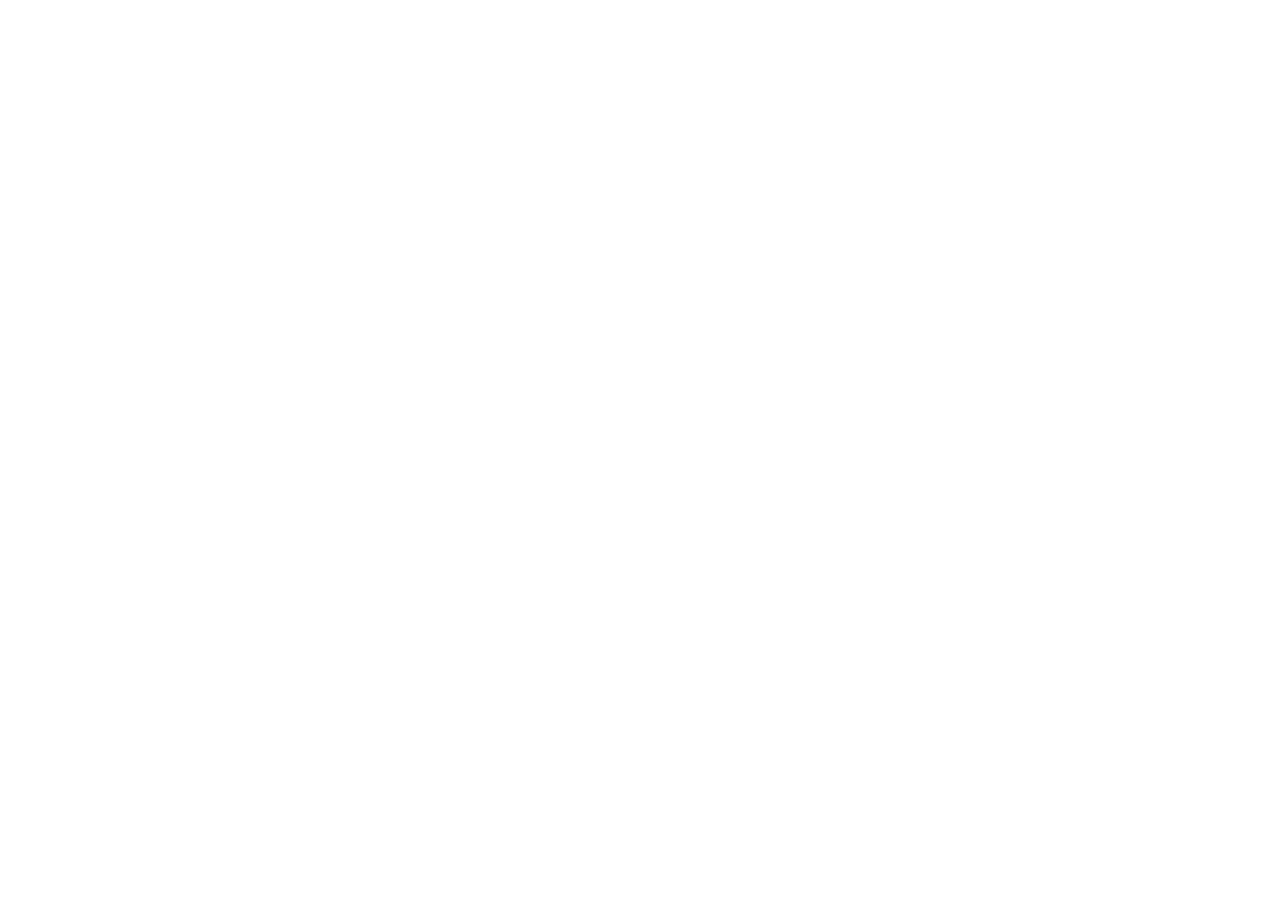
==== week1/index.html @ b11a5bb5 "Fixed the structure of my repo" ====
<!doctype html>

<html lang="en">
<head>
  <meta charset="utf-8">

  <title>CSS To The Rescue</title>
  <meta name="description" content="CTTR">
  <meta name="author" content="Rooyyke">

  <link rel="stylesheet" href="./public/css/stylesheet.css">

</head>

<body>

</body>
</html>
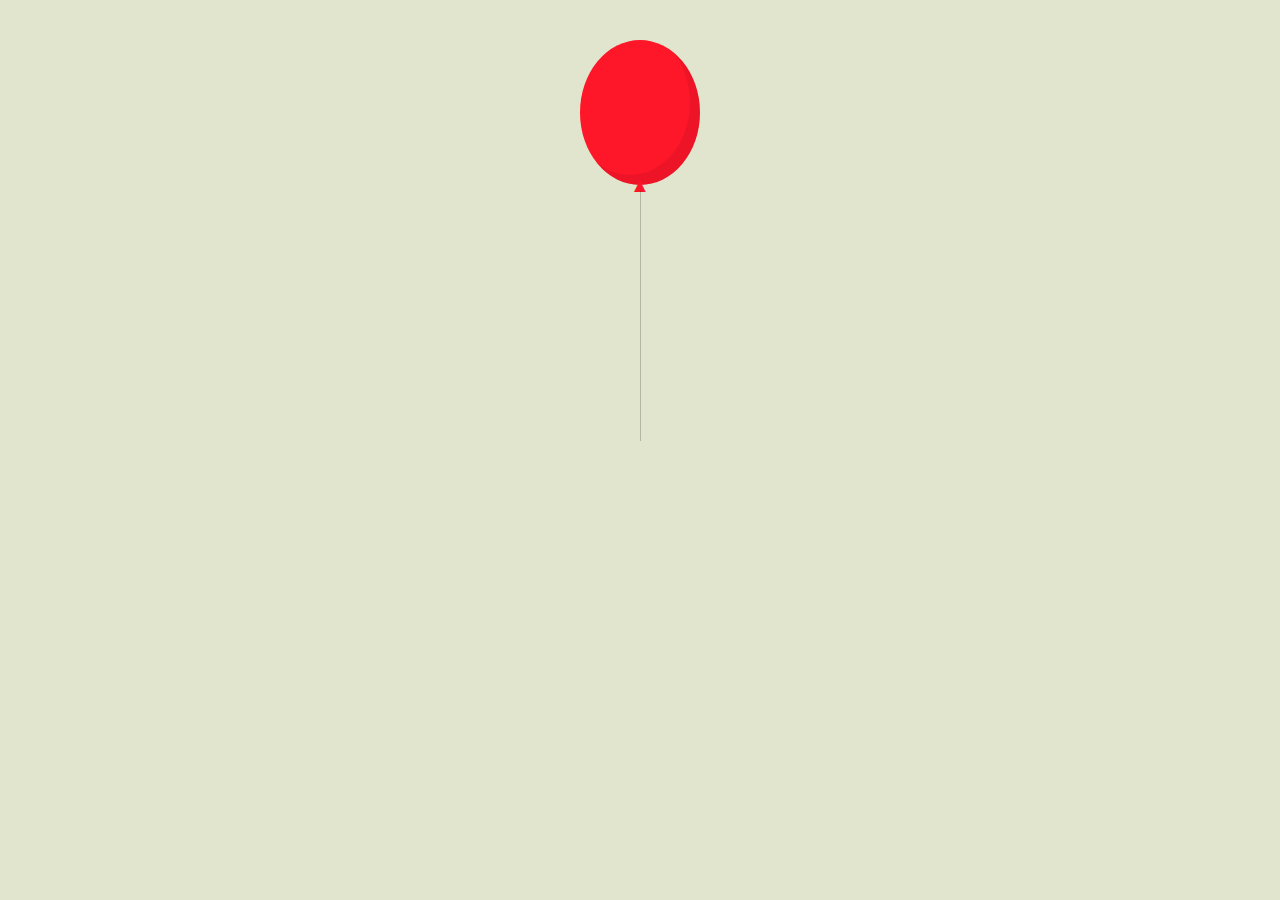
==== commit fb2a882a: "balloon is animated" ====
--- a/week1/index.html
+++ b/week1/index.html
@@ -2,17 +2,33 @@
 
 <html lang="en">
 <head>
-  <meta charset="utf-8">
+		<meta charset="utf-8">
 
-  <title>CSS To The Rescue</title>
-  <meta name="description" content="CTTR">
-  <meta name="author" content="Rooyyke">
+		<title>CSS To The Rescue</title>
+		<meta name="description" content="CTTR">
+		<meta name="author" content="Rooyyke">
 
-  <link rel="stylesheet" href="./public/css/stylesheet.css">
+		<link rel="stylesheet" href="./public/css/stylesheet.css">
 
 </head>
 
 <body>
+	<!-- Balloon with line -->
+		<div></div>
+	<!-- Floating clouds -->
+		<div></div>
+				<main>
+
+					<h1></h1>
+
+					<article>
+						<section>
+							<p></p>
+						</section>
+					</article>
+
+				</main>
+
 
 </body>
 </html>--- a/week1/public/css/stylesheet.css
+++ b/week1/public/css/stylesheet.css
@@ -0,0 +1,57 @@
+body {
+    margin: 20px;
+    background: rgb(225, 229, 205);
+    text-align: center;
+}
+
+/* Creating and animating the balloon */
+
+div:nth-of-type(1) {
+    display:inline-block;
+    width:120px;
+    height:145px;
+    background:rgb(254, 22, 41);
+    border-radius:80%;
+    position:relative;
+    box-shadow:inset -10px -10px 0 rgba(0,0,0,0.07);
+    margin:20px 30px;
+    transition:transform 0.5s ease;
+    z-index:10;
+    animation:balloons 4s ease-in-out infinite;
+    transform-origin: bottom center;
+}
+
+@keyframes balloons {
+    0%,100%{ transform:translateY(0) rotate(-4deg); }
+    50%{ transform:translateY(-25px) rotate(4deg); }
+}
+
+div:nth-of-type(1):before {
+    content: "▲";
+    font-size: 20px;
+    color: rgb(254, 22, 41);
+    display: block;
+    text-align: center;
+    width: 100%;
+    position: absolute;
+    bottom: -12px;
+    z-index: -100;
+}
+
+div:nth-of-type(1):after {
+    display:inline-block; 
+    top:151px;
+    position:absolute;
+    height:250px;
+    width:1px;
+    margin:0 auto;
+    content:"";
+    background:rgba(0,0,0,0.2); 
+}
+
+/* Creating and animating the Clouds */
+
+div:nth-of-type(2) {
+    position: absolute;
+    
+}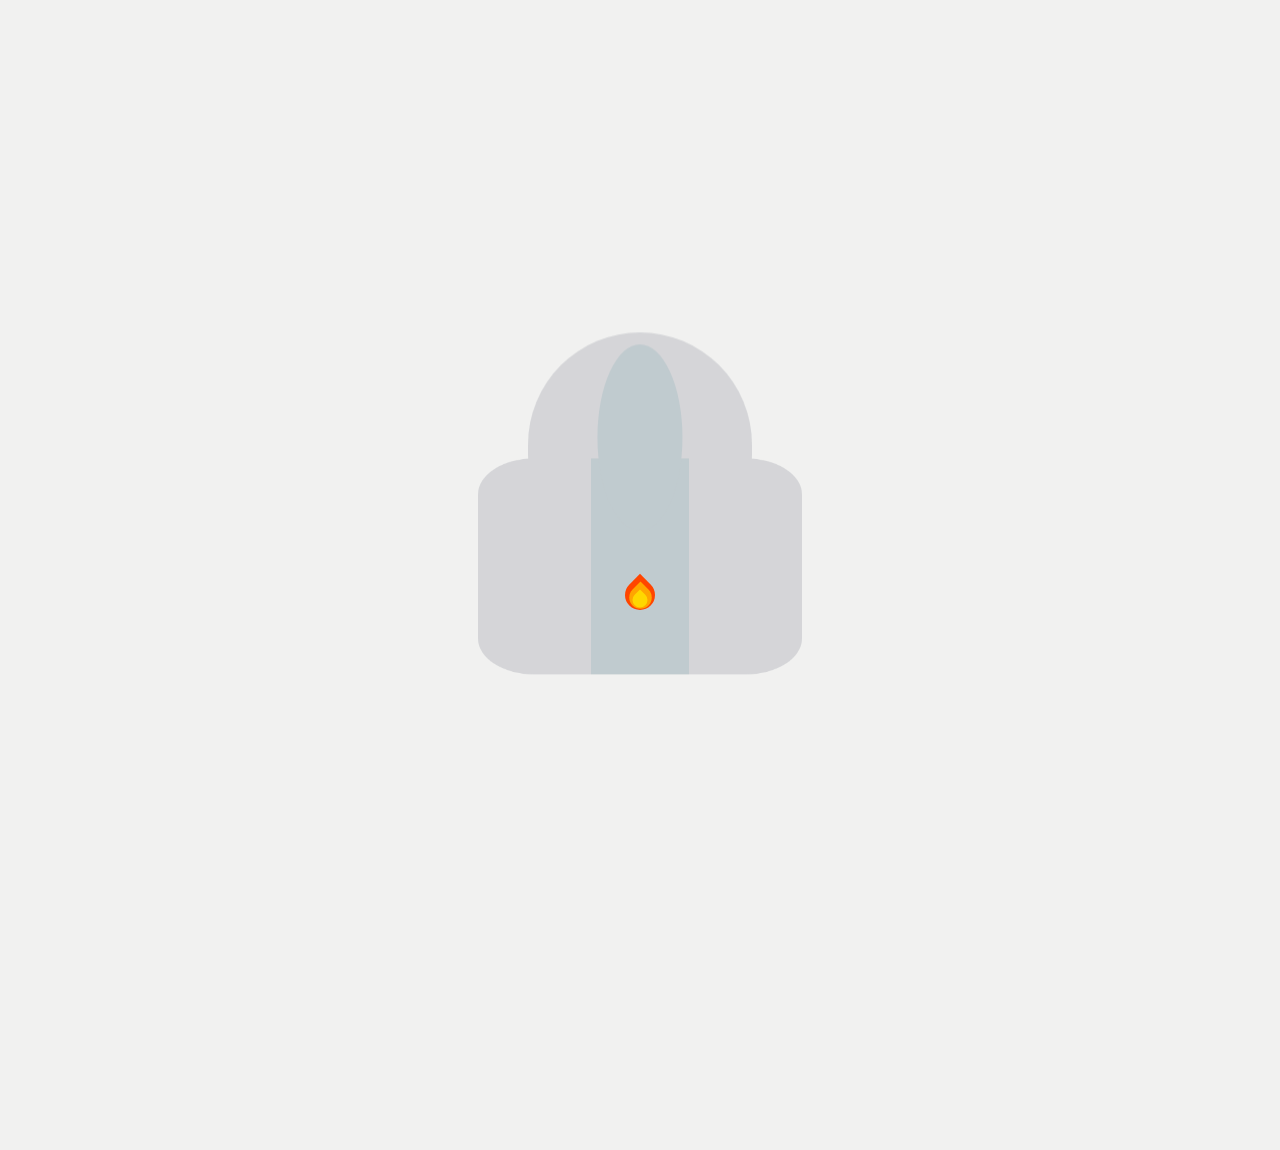
==== commit 27cdbefd: "Changed the balloon in a lantern/wish balloon" ====
--- a/week1/index.html
+++ b/week1/index.html
@@ -14,7 +14,17 @@
 
 <body>
 	<!-- Balloon with line -->
+	<section>
+		 <!-- Balloon -->
 		<div></div>
+	</section>
+
+	<section>
+		<div class="red flame"></div>
+		<div class="orange flame"></div>
+		<div class="yellow flame"></div>
+	</section>
+		
 	<!-- Floating clouds -->
 		<div></div>
 				<main>
--- a/week1/public/css/stylesheet.css
+++ b/week1/public/css/stylesheet.css
@@ -1,53 +1,141 @@
+:root {
+    --color-bg: #f1f1f0;
+    --color-balloon: #C3C4C9;
+    --color-balloon-inside: #A1B2B9;
+    --size-balloon: 14rem;
+    --animation-speed: 3s;
+}
+
 body {
     margin: 20px;
-    background: rgb(225, 229, 205);
+    background: var(--color-bg);
     text-align: center;
+    overflow: hidden
 }
 
 /* Creating and animating the balloon */
 
-div:nth-of-type(1) {
-    display:inline-block;
-    width:120px;
-    height:145px;
-    background:rgb(254, 22, 41);
-    border-radius:80%;
-    position:relative;
-    box-shadow:inset -10px -10px 0 rgba(0,0,0,0.07);
-    margin:20px 30px;
-    transition:transform 0.5s ease;
-    z-index:10;
-    animation:balloons 4s ease-in-out infinite;
-    transform-origin: bottom center;
+section:first-of-type {
+    opacity: 0.6;
+    display: block;
+    position: absolute;
+    z-index: 4;
+    top: 50%;
+    left: 50%;
+    transform: translate(-50%, -50%);
+    animation: balloonBounce var(--animation-speed) infinite;
+    perspective-origin: 50% 100%;
+    perspective: calc(var(--size-balloon) * .5);
+}
+section:first-of-type > div {
+    position: relative;
+    display: block;
+    width: var(--size-balloon);
+    height: calc(var(--size-balloon) * 1.050);
+    background: var(--color-balloon);
+    border-radius: var(--size-balloon);
 }
 
-@keyframes balloons {
-    0%,100%{ transform:translateY(0) rotate(-4deg); }
-    50%{ transform:translateY(-25px) rotate(4deg); }
+section:first-of-type > div::before, ::after {
+    position: absolute;
+    display: block;
+    content: '';
 }
 
-div:nth-of-type(1):before {
-    content: "▲";
-    font-size: 20px;
-    color: rgb(254, 22, 41);
-    display: block;
-    text-align: center;
-    width: 100%;
-    position: absolute;
-    bottom: -12px;
-    z-index: -100;
+section:first-of-type > div::after {
+    top: 5%;
+    left: 50%;
+    width: 38%;
+    height: 79%;
+    background-color: var(--color-balloon-inside);
+    transform: translateX(-50%);
+    border-radius: 50%;
 }
 
-div:nth-of-type(1):after {
-    display:inline-block; 
-    top:151px;
+section:first-of-type > div::before {
+    top: 28%;
+    left: -22.2%;
+    width: calc(var(--size-balloon) + 100px);
+    height: calc(var(--size-balloon) * 1.5);
+    border-radius: calc(var(--size-balloon) / 4);
+    background: linear-gradient(
+    to right,
+    var(--color-balloon) 0%,
+    var(--color-balloon) 35%,
+    var(--color-balloon-inside) 35%,
+    var(--color-balloon-inside) 65%,
+    var(--color-balloon) 50%,
+    var(--color-balloon) 100%
+    );
+    transform: translateZ(calc(var(--size-balloon) * -.80)) rotateX(-50deg);
+}
+
+@keyframes balloonBounce {
+    0% {
+      transform: translate(-50%, -50%)
+    }
+    50% {
+      transform: translate(-50%, -60%)
+    }
+    100% {
+      transform: translate(-50%, -50%)
+    }
+}
+
+/* Lights inside the wish balloon */
+
+section:nth-of-type(2){
+    margin: 545px auto;
+    width: 60px;
+    height: 60px;
+    position:relative;
+    z-index: 5;
+    transform-origin:center bottom;
+    animation: flicker 3ms ease-in infinite alternate,
+               balloonBounce 3s infinite;
+  }
+  
+  .flame{
     position:absolute;
-    height:250px;
-    width:1px;
-    margin:0 auto;
-    content:"";
-    background:rgba(0,0,0,0.2); 
-}
+    border-bottom-right-radius: 50%;
+    border-bottom-left-radius: 50%;
+    border-top-left-radius: 50%;
+    bottom: 0;
+  }
+  
+  .yellow{
+    left: 25px; 
+    width: 10px;
+    height: 10px;
+    transform:rotate(-45deg) scale(1.5,1.5);
+    background:gold;
+  }
+  
+  .orange{
+    left: 22.5px; 
+    width: 15px;
+    height: 15px;
+    transform:rotate(-45deg) scale(1.5,1.5);
+    background:orange;
+  }
+  
+  .red{
+    left: 20px; 
+    width: 20px;
+    height: 20px;
+    transform:rotate(-45deg) scale(1.5,1.5);
+    background:OrangeRed;
+  }
+  
+  @keyframes flicker{
+    0%   {transform: rotate(-1deg);}
+    20%  {transform: rotate(1deg);}
+    40%  {transform: rotate(-1deg);}
+    60%  {transform: rotate(1deg) scaleY(1.04);}
+    80%  {transform: rotate(-2deg) scaleY(0.92);}
+    100% {transform: rotate(1deg);}
+  }
+
 
 /* Creating and animating the Clouds */
 
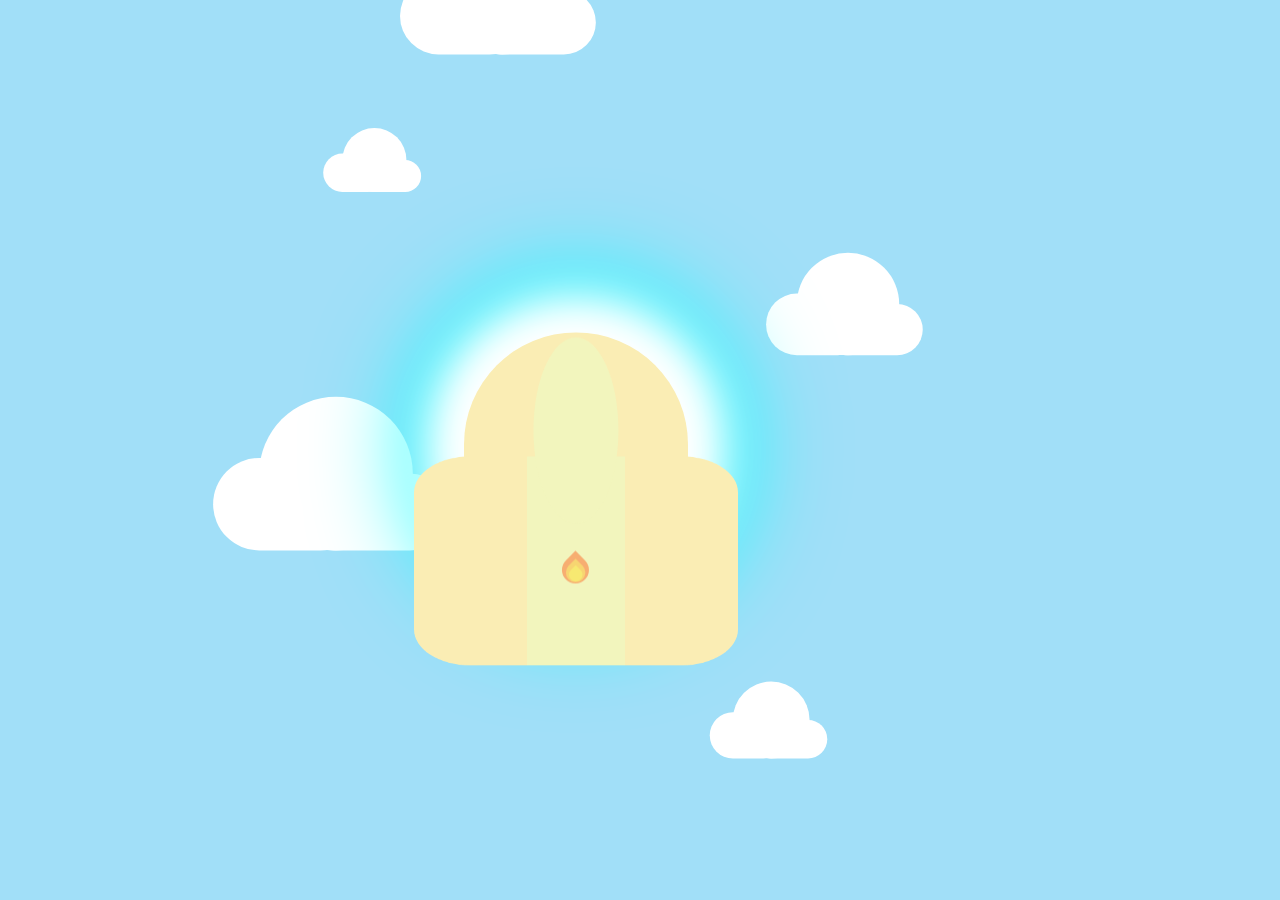
==== commit 59213bc2: "fixed a flying balloon" ====
--- a/week1/index.html
+++ b/week1/index.html
@@ -13,31 +13,31 @@
 </head>
 
 <body>
+	<!-- Floating clouds -->
+	<section>
+		<div></div>
+		<div></div>
+		<div></div>
+		<div></div>
+		<div></div>
+	</section>
+
 	<!-- Balloon with line -->
 	<section>
 		 <!-- Balloon -->
 		<div></div>
+		<!-- Lights -->
+		<article>
+			<div class="red flame"></div>
+			<div class="orange flame"></div>
+			<div class="yellow flame"></div>
+		</article>
 	</section>
 
-	<section>
-		<div class="red flame"></div>
-		<div class="orange flame"></div>
-		<div class="yellow flame"></div>
-	</section>
-		
-	<!-- Floating clouds -->
-		<div></div>
-				<main>
+	<main>
 
-					<h1></h1>
 
-					<article>
-						<section>
-							<p></p>
-						</section>
-					</article>
-
-				</main>
+	</main>
 
 
 </body>
--- a/week1/public/css/stylesheet.css
+++ b/week1/public/css/stylesheet.css
@@ -1,34 +1,105 @@
 :root {
-    --color-bg: #f1f1f0;
-    --color-balloon: #C3C4C9;
-    --color-balloon-inside: #A1B2B9;
+    --color-bg: #A1DFF8;
+    --color-balloon: #FAEDB4;
+    --color-balloon-inside: #F2F5BD;
+    --color-cloud: #fff;
     --size-balloon: 14rem;
-    --animation-speed: 3s;
+    --animation-speed: 5s;
+    --size-cloud: 8rem;
 }
 
 body {
     margin: 20px;
     background: var(--color-bg);
     text-align: center;
-    overflow: hidden
+    overflow: hidden;
+}
+
+/* Creating and animating the Clouds */
+
+section:nth-of-type(1) {
+    position: absolute;
+    top: 0%;
+    left: 50%;
+    transform: translate(-50%, -60%);
+    width: var(--size-cloud);
+    animation: cloudsSlideDown var(--animation-speed) linear infinite;
+}
+
+section:nth-of-type(1) > div {
+    position: relative;
+    display: block;
+    width: var(--size-cloud);
+    height: var(--size-cloud);
+    margin: 1rem;
+    background-color: var(--color-cloud);
+    border-radius: 50%;
+}
+
+section:nth-of-type(1) > div:nth-child(5n + 1){
+    transform: translateX(-120%);
+    margin-top: calc(var(--size-cloud) * 7);
+}
+
+section:nth-of-type(1) > div:nth-child(5n + 2){
+    transform: translate(-220%, 20%) scale(0.5)
+}
+
+section:nth-of-type(1) > div:nth-child(5n + 3){
+    transform: translate(150%, 20%) scale(0.8)
+}
+
+section:nth-of-type(1) > div:nth-child(5n + 4){
+    transform: translate(-250%, 40%) scale(1.2)
+}
+
+section:nth-of-type(1) > div:nth-child(5n + 5){
+    transform: translate(90%, 120%) scale(0.6)
+}
+    
+
+section:nth-of-type(1) > div::after {
+    position: absolute;
+    bottom: 0;
+    display: block;
+    width: var(--size-cloud);
+    height: calc(var(--size-cloud) * .5);
+    background-color: var(--color-cloud);
+    border-radius: var(--size-cloud);
+    transform: translateX(23%);
+    content: '';
+}
+
+section:nth-of-type(1) > div::before {
+    position: absolute;
+    bottom: 0;
+    display: block;
+    width: var(--size-cloud);
+    height: calc(var(--size-cloud) * .6);
+    background-color: var(--color-cloud);
+    border-radius: var(--size-cloud);
+    transform: translateX(-30%);
+    content: '';
 }
 
 /* Creating and animating the balloon */
 
-section:first-of-type {
-    opacity: 0.6;
-    display: block;
-    position: absolute;
-    z-index: 4;
+section:nth-of-type(2) {
+    display: block;
+    position: absolute;
     top: 50%;
-    left: 50%;
+    left: 45%;
     transform: translate(-50%, -50%);
     animation: balloonBounce var(--animation-speed) infinite;
     perspective-origin: 50% 100%;
     perspective: calc(var(--size-balloon) * .5);
 }
-section:first-of-type > div {
+
+
+section:nth-of-type(2) > div {
+    box-shadow: 0 0 40px 40px #fff, 0 0 100px 50px #0ff;
     position: relative;
+    z-index: 4;
     display: block;
     width: var(--size-balloon);
     height: calc(var(--size-balloon) * 1.050);
@@ -36,14 +107,14 @@
     border-radius: var(--size-balloon);
 }
 
-section:first-of-type > div::before, ::after {
+section:nth-of-type(2) > div::before, ::after {
     position: absolute;
     display: block;
     content: '';
 }
 
-section:first-of-type > div::after {
-    top: 5%;
+section:nth-of-type(2) > div::after {
+    top: 2%;
     left: 50%;
     width: 38%;
     height: 79%;
@@ -52,11 +123,11 @@
     border-radius: 50%;
 }
 
-section:first-of-type > div::before {
+section:nth-of-type(2) > div::before {
     top: 28%;
     left: -22.2%;
     width: calc(var(--size-balloon) + 100px);
-    height: calc(var(--size-balloon) * 1.5);
+    height: calc(var(--size-balloon) * 1.45);
     border-radius: calc(var(--size-balloon) / 4);
     background: linear-gradient(
     to right,
@@ -70,63 +141,60 @@
     transform: translateZ(calc(var(--size-balloon) * -.80)) rotateX(-50deg);
 }
 
-@keyframes balloonBounce {
-    0% {
-      transform: translate(-50%, -50%)
-    }
-    50% {
-      transform: translate(-50%, -60%)
-    }
-    100% {
-      transform: translate(-50%, -50%)
-    }
-}
-
 /* Lights inside the wish balloon */
 
-section:nth-of-type(2){
-    margin: 545px auto;
-    width: 60px;
-    height: 60px;
-    position:relative;
-    z-index: 5;
-    transform-origin:center bottom;
-    animation: flicker 3ms ease-in infinite alternate,
-               balloonBounce 3s infinite;
+  article {
+    animation: flicker 3ms ease-in infinite alternate;
+    position: absolute;
+    z-index: 4;
+    opacity: 0.4;
+    top: 105%;
+    left: 50%;
   }
   
   .flame{
-    position:absolute;
     border-bottom-right-radius: 50%;
     border-bottom-left-radius: 50%;
     border-top-left-radius: 50%;
-    bottom: 0;
+    transform-origin:center bottom;
+    bottom: 0px;
   }
   
   .yellow{
-    left: 25px; 
-    width: 10px;
-    height: 10px;
+    position: absolute;
+    left: 50%;
+    margin-right: -50%;
+    transform: translate(-50%, -50%);
+    width: 9px;
+    height: 9px;
     transform:rotate(-45deg) scale(1.5,1.5);
     background:gold;
   }
   
   .orange{
-    left: 22.5px; 
-    width: 15px;
-    height: 15px;
+    position: absolute;
+    left: 50%;
+    margin-right: -50%;
+    transform: translate(-50%, -50%);
+    width: 13px;
+    height: 13px;
     transform:rotate(-45deg) scale(1.5,1.5);
     background:orange;
   }
   
   .red{
-    left: 20px; 
-    width: 20px;
-    height: 20px;
+    position: absolute;
+    left: 50%;
+    margin-right: -50%;
+    transform: translate(-50%, -50%);
+    width: 18px;
+    height: 18px;
     transform:rotate(-45deg) scale(1.5,1.5);
     background:OrangeRed;
   }
   
+/* Animations */
+
   @keyframes flicker{
     0%   {transform: rotate(-1deg);}
     20%  {transform: rotate(1deg);}
@@ -134,12 +202,29 @@
     60%  {transform: rotate(1deg) scaleY(1.04);}
     80%  {transform: rotate(-2deg) scaleY(0.92);}
     100% {transform: rotate(1deg);}
-  }
-
-
-/* Creating and animating the Clouds */
-
-div:nth-of-type(2) {
-    position: absolute;
-    
-}+}
+
+@keyframes cloudsSlideDown {
+    0% {
+      transform: translate(-50%, -110%)
+    }
+    100% {
+      transform: translate(-50%, -10%)
+    }
+}
+
+  @keyframes balloonBounce {
+    0% {
+      transform: translate(-50%, -50%)
+    }
+    50% {
+      transform: translate(-50%, -60%)
+    }
+    100% {
+      transform: translate(-50%, -50%)
+    }
+}
+
+
+
+
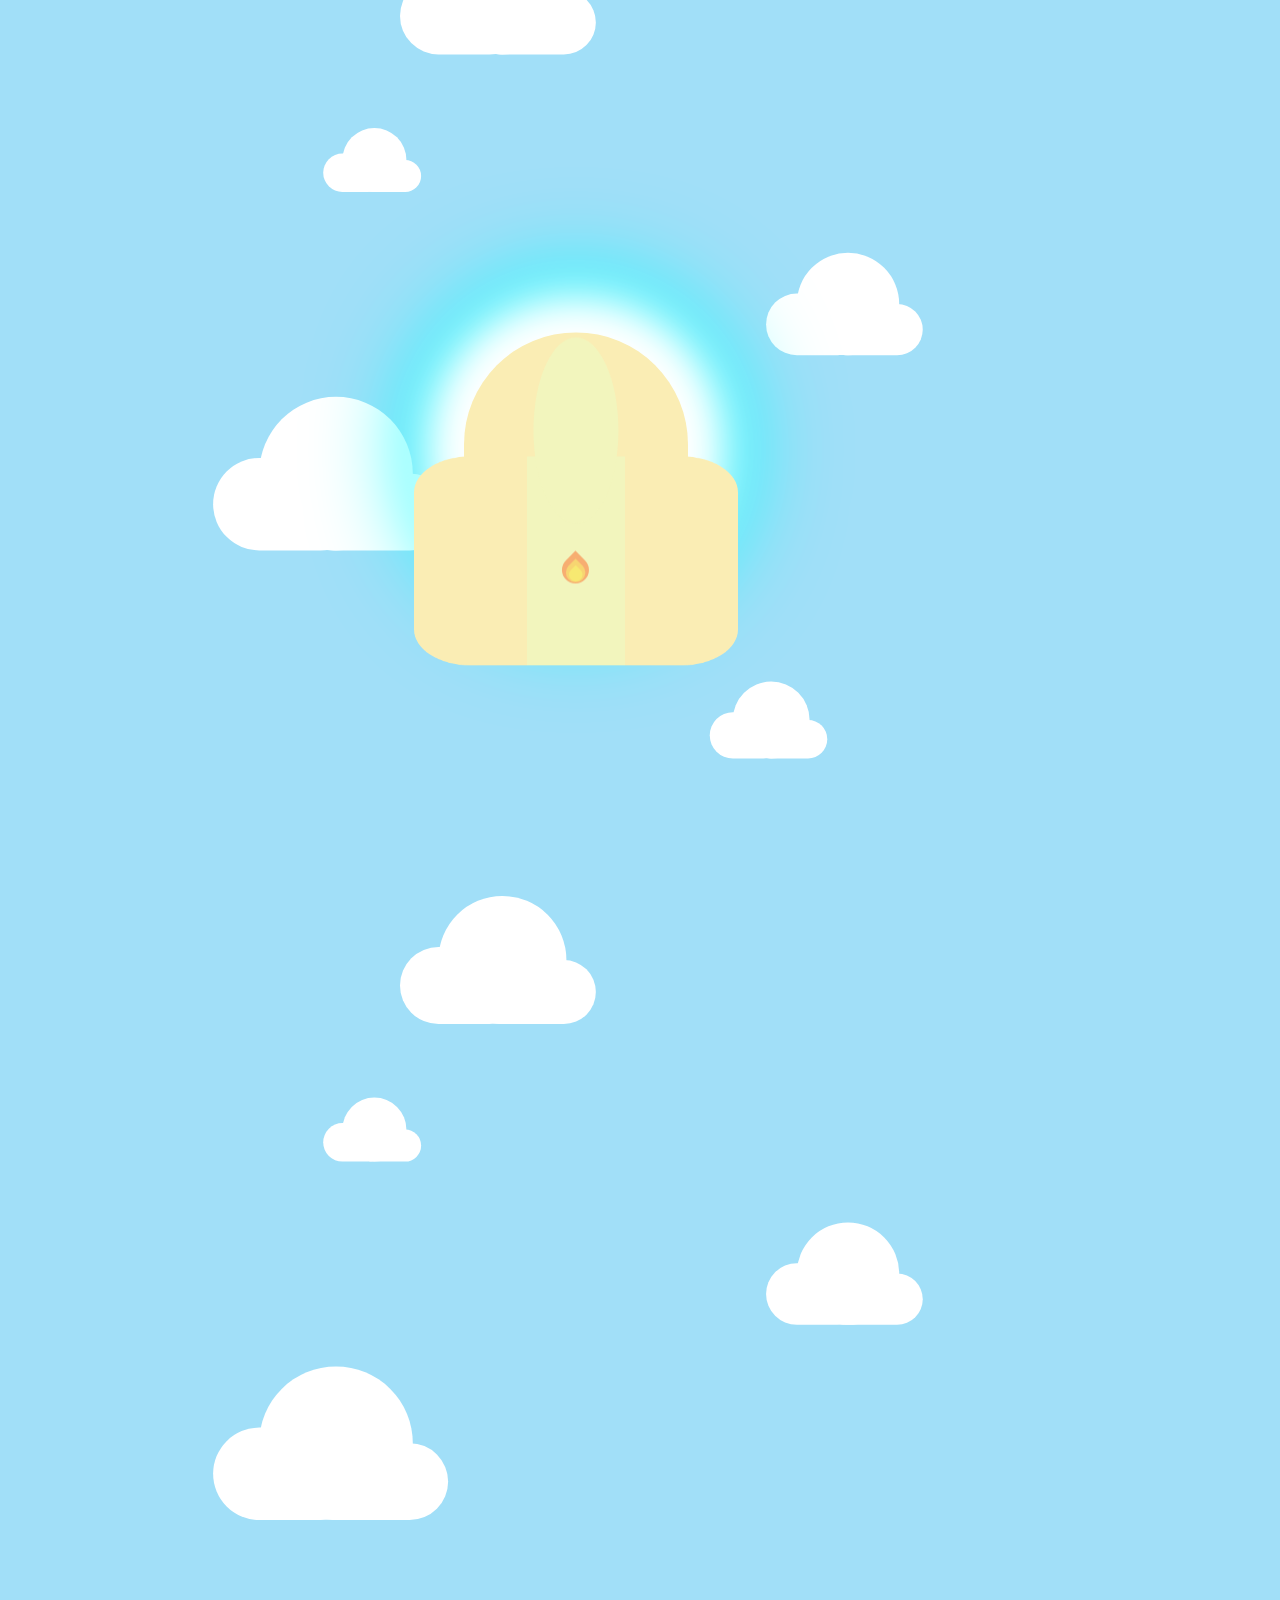
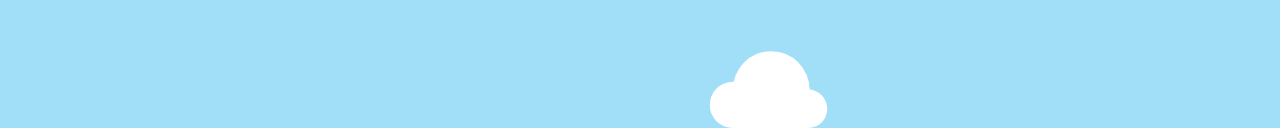
==== commit 6d782296: "Finally got my balloon flying through the sky" ====
--- a/week1/index.html
+++ b/week1/index.html
@@ -13,6 +13,13 @@
 </head>
 
 <body>
+	<section>
+		<div></div>
+		<div></div>
+		<div></div>
+		<div></div>
+		<div></div>
+	</section>
 	<!-- Floating clouds -->
 	<section>
 		<div></div>
--- a/week1/public/css/stylesheet.css
+++ b/week1/public/css/stylesheet.css
@@ -15,7 +15,7 @@
     overflow: hidden;
 }
 
-/* Creating and animating the Clouds */
+/* Creating and animating the Clouds #1*/
 
 section:nth-of-type(1) {
     position: absolute;
@@ -36,27 +36,26 @@
     border-radius: 50%;
 }
 
-section:nth-of-type(1) > div:nth-child(5n + 1){
+section:nth-of-type(1) div:nth-child(5n + 1){
     transform: translateX(-120%);
     margin-top: calc(var(--size-cloud) * 7);
 }
 
-section:nth-of-type(1) > div:nth-child(5n + 2){
+section:nth-of-type(1) div:nth-child(5n + 2){
     transform: translate(-220%, 20%) scale(0.5)
 }
 
-section:nth-of-type(1) > div:nth-child(5n + 3){
+section:nth-of-type(1) div:nth-child(5n + 3){
     transform: translate(150%, 20%) scale(0.8)
 }
 
-section:nth-of-type(1) > div:nth-child(5n + 4){
+section:nth-of-type(1) div:nth-child(5n + 4){
     transform: translate(-250%, 40%) scale(1.2)
 }
 
-section:nth-of-type(1) > div:nth-child(5n + 5){
+section:nth-of-type(1) div:nth-child(5n + 5){
     transform: translate(90%, 120%) scale(0.6)
 }
-    
 
 section:nth-of-type(1) > div::after {
     position: absolute;
@@ -82,9 +81,75 @@
     content: '';
 }
 
+/* #2 */
+
+section:nth-of-type(2) {
+    position: absolute;
+    top: 0%;
+    left: 50%;
+    transform: translate(-50%, -0%);
+    width: var(--size-cloud);
+    animation: cloudsSlideDown var(--animation-speed) 2.8s linear infinite;
+}
+
+section:nth-of-type(2) > div {
+    position: relative;
+    display: block;
+    width: var(--size-cloud);
+    height: var(--size-cloud);
+    margin: 1rem;
+    background-color: var(--color-cloud);
+    border-radius: 50%;
+}
+
+section:nth-of-type(2) > div:nth-child(5n + 1){
+    transform: translateX(-120%);
+    margin-top: calc(var(--size-cloud) * 7);
+}
+
+section:nth-of-type(2) > div:nth-child(5n + 2){
+    transform: translate(-220%, 20%) scale(0.5)
+}
+
+section:nth-of-type(2) > div:nth-child(5n + 3){
+    transform: translate(150%, 20%) scale(0.8)
+}
+
+section:nth-of-type(2) > div:nth-child(5n + 4){
+    transform: translate(-250%, 40%) scale(1.2)
+}
+
+section:nth-of-type(2) > div:nth-child(5n + 5){
+    transform: translate(90%, 120%) scale(0.6)
+}
+
+section:nth-of-type(2) > div::after {
+    position: absolute;
+    bottom: 0;
+    display: block;
+    width: var(--size-cloud);
+    height: calc(var(--size-cloud) * .5);
+    background-color: var(--color-cloud);
+    border-radius: var(--size-cloud);
+    transform: translateX(23%);
+    content: '';
+}
+
+section:nth-of-type(2) > div::before {
+    position: absolute;
+    bottom: 0;
+    display: block;
+    width: var(--size-cloud);
+    height: calc(var(--size-cloud) * .6);
+    background-color: var(--color-cloud);
+    border-radius: var(--size-cloud);
+    transform: translateX(-30%);
+    content: '';
+}
+
 /* Creating and animating the balloon */
 
-section:nth-of-type(2) {
+section:nth-of-type(3) {
     display: block;
     position: absolute;
     top: 50%;
@@ -96,7 +161,7 @@
 }
 
 
-section:nth-of-type(2) > div {
+section:nth-of-type(3) > div {
     box-shadow: 0 0 40px 40px #fff, 0 0 100px 50px #0ff;
     position: relative;
     z-index: 4;
@@ -107,13 +172,13 @@
     border-radius: var(--size-balloon);
 }
 
-section:nth-of-type(2) > div::before, ::after {
-    position: absolute;
-    display: block;
-    content: '';
-}
-
-section:nth-of-type(2) > div::after {
+section:nth-of-type(3) > div::before, ::after {
+    position: absolute;
+    display: block;
+    content: '';
+}
+
+section:nth-of-type(3) > div::after {
     top: 2%;
     left: 50%;
     width: 38%;
@@ -123,7 +188,7 @@
     border-radius: 50%;
 }
 
-section:nth-of-type(2) > div::before {
+section:nth-of-type(3) > div::before {
     top: 28%;
     left: -22.2%;
     width: calc(var(--size-balloon) + 100px);
